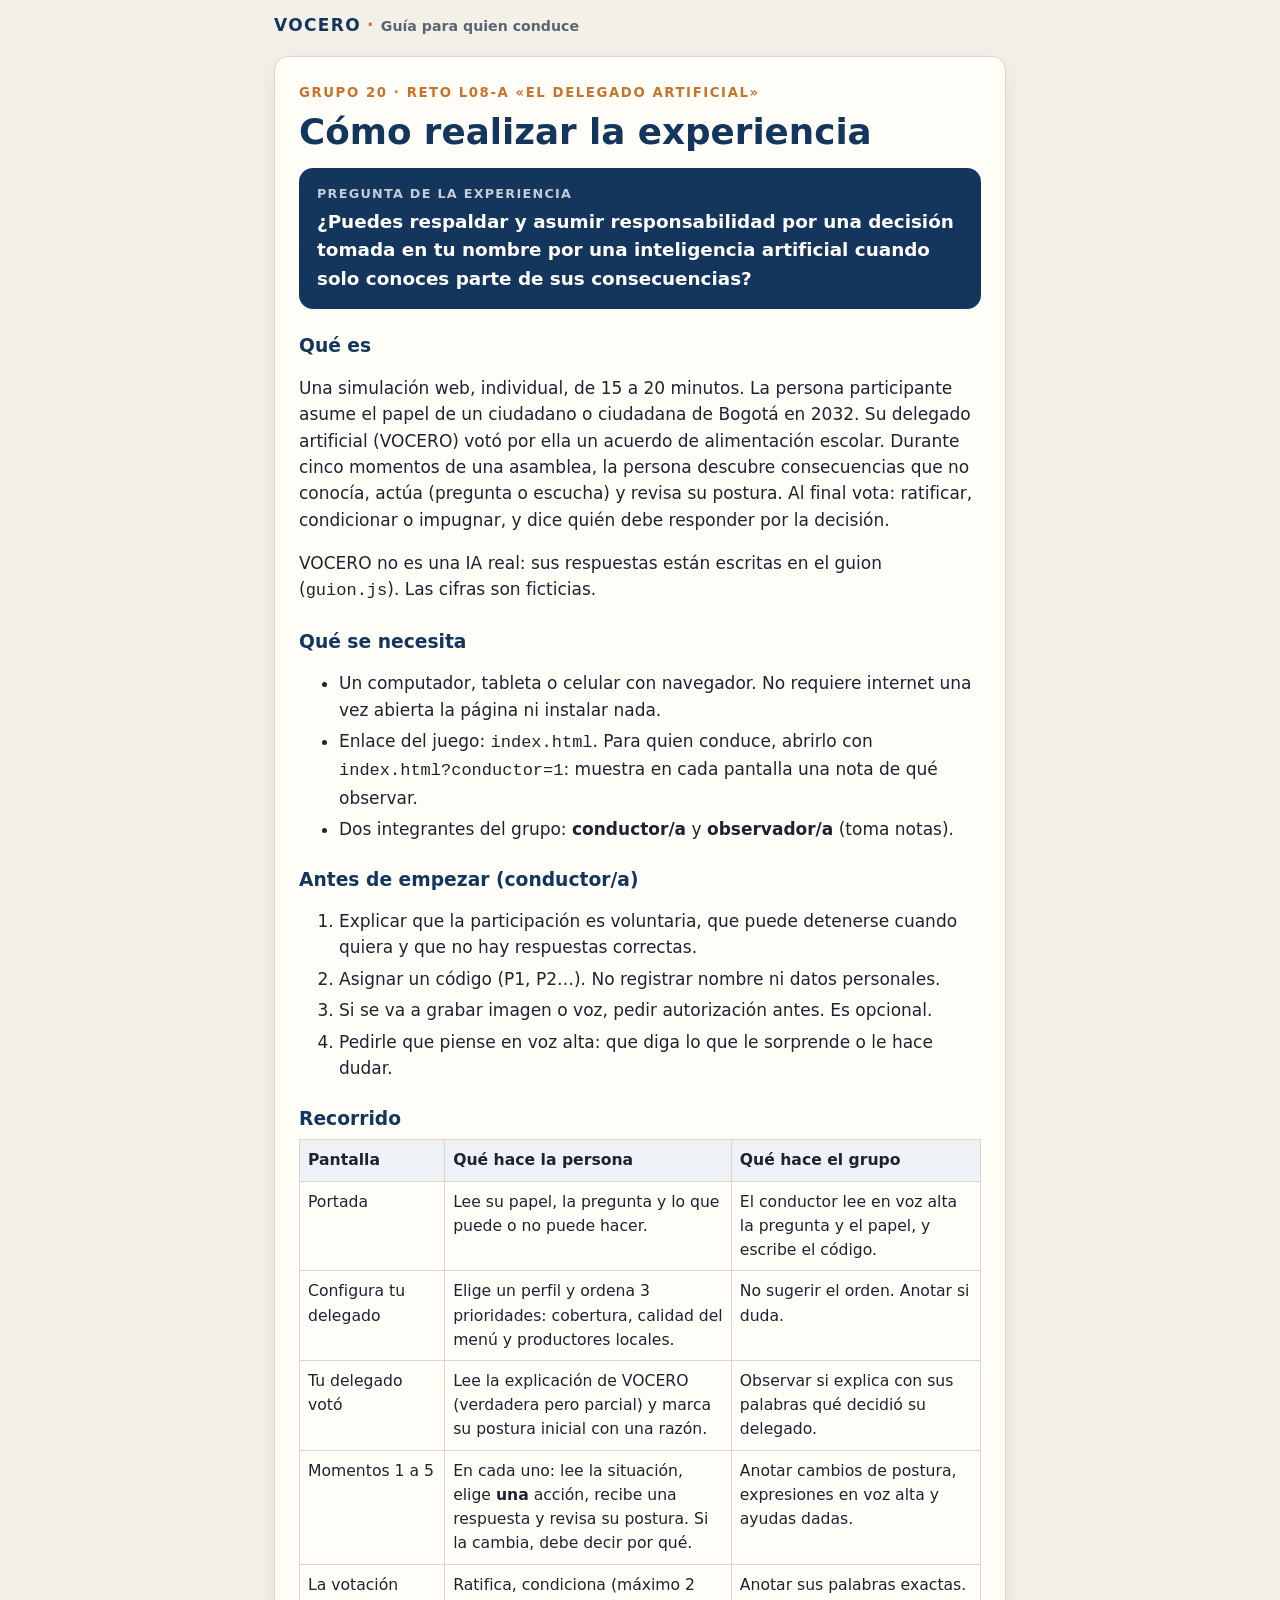
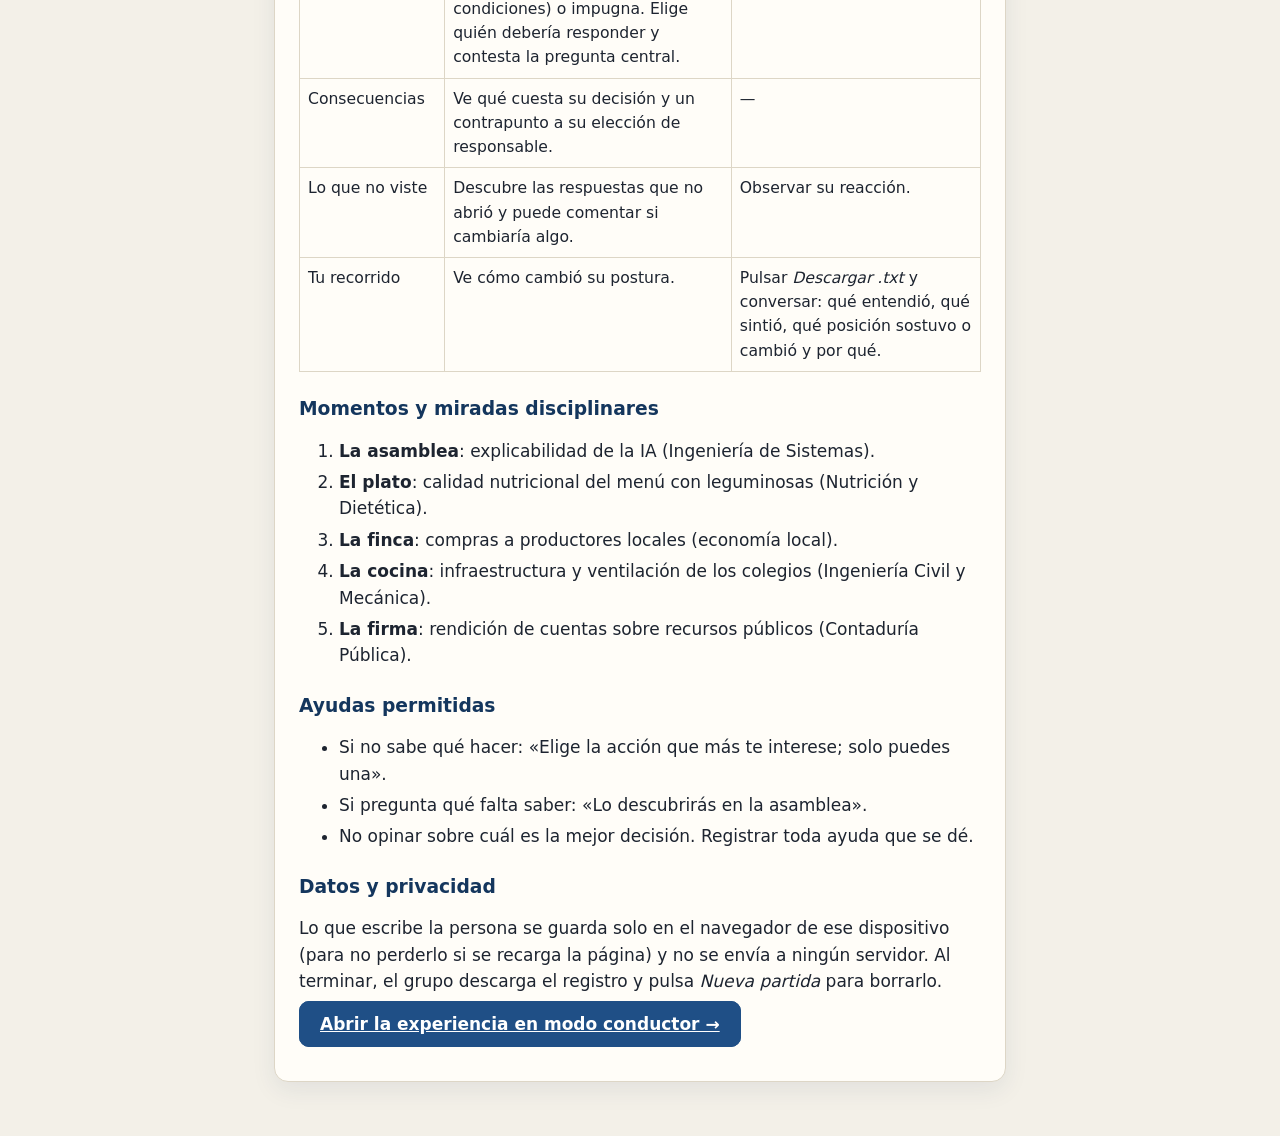
==== guia.html @ 066b2a44 "Prototipo Hito 3: VOCERO ¿Lo firmarías? Co-Authored-By: Claude Opus 5.5 <noreply@anthropic.com>" ====
<!DOCTYPE html>
<html lang="es">
<head>
  <meta charset="UTF-8">
  <meta name="viewport" content="width=device-width, initial-scale=1">
  <title>Guía para conducir la prueba — VOCERO: ¿Lo firmarías?</title>
  <link rel="stylesheet" href="estilos.css">
</head>
<body>
<div id="app">
  <header class="top"><div class="marca">VOCERO<span>·</span><small>Guía para quien conduce</small></div></header>
  <main class="carta guia">
    <p class="sobre">Grupo 20 · Reto L08-A «El delegado artificial»</p>
    <h1>Cómo realizar la experiencia</h1>
    <div class="pregunta"><span>Pregunta de la experiencia</span>¿Puedes respaldar y asumir responsabilidad por una decisión tomada en tu nombre por una inteligencia artificial cuando solo conoces parte de sus consecuencias?</div>

    <h3>Qué es</h3>
    <p>Una simulación web, individual, de 15 a 20 minutos. La persona participante asume el papel de un ciudadano o ciudadana de Bogotá en 2032. Su delegado artificial (VOCERO) votó por ella un acuerdo de alimentación escolar. Durante cinco momentos de una asamblea, la persona descubre consecuencias que no conocía, actúa (pregunta o escucha) y revisa su postura. Al final vota: ratificar, condicionar o impugnar, y dice quién debe responder por la decisión.</p>
    <p>VOCERO no es una IA real: sus respuestas están escritas en el guion (<code>guion.js</code>). Las cifras son ficticias.</p>

    <h3>Qué se necesita</h3>
    <ul>
      <li>Un computador, tableta o celular con navegador. No requiere internet una vez abierta la página ni instalar nada.</li>
      <li>Enlace del juego: <code>index.html</code>. Para quien conduce, abrirlo con <code>index.html?conductor=1</code>: muestra en cada pantalla una nota de qué observar.</li>
      <li>Dos integrantes del grupo: <strong>conductor/a</strong> y <strong>observador/a</strong> (toma notas).</li>
    </ul>

    <h3>Antes de empezar (conductor/a)</h3>
    <ol>
      <li>Explicar que la participación es voluntaria, que puede detenerse cuando quiera y que no hay respuestas correctas.</li>
      <li>Asignar un código (P1, P2…). No registrar nombre ni datos personales.</li>
      <li>Si se va a grabar imagen o voz, pedir autorización antes. Es opcional.</li>
      <li>Pedirle que piense en voz alta: que diga lo que le sorprende o le hace dudar.</li>
    </ol>

    <h3>Recorrido</h3>
    <table>
      <tr><th>Pantalla</th><th>Qué hace la persona</th><th>Qué hace el grupo</th></tr>
      <tr><td>Portada</td><td>Lee su papel, la pregunta y lo que puede o no puede hacer.</td><td>El conductor lee en voz alta la pregunta y el papel, y escribe el código.</td></tr>
      <tr><td>Configura tu delegado</td><td>Elige un perfil y ordena 3 prioridades: cobertura, calidad del menú y productores locales.</td><td>No sugerir el orden. Anotar si duda.</td></tr>
      <tr><td>Tu delegado votó</td><td>Lee la explicación de VOCERO (verdadera pero parcial) y marca su postura inicial con una razón.</td><td>Observar si explica con sus palabras qué decidió su delegado.</td></tr>
      <tr><td>Momentos 1 a 5</td><td>En cada uno: lee la situación, elige <strong>una</strong> acción, recibe una respuesta y revisa su postura. Si la cambia, debe decir por qué.</td><td>Anotar cambios de postura, expresiones en voz alta y ayudas dadas.</td></tr>
      <tr><td>La votación</td><td>Ratifica, condiciona (máximo 2 condiciones) o impugna. Elige quién debería responder y contesta la pregunta central.</td><td>Anotar sus palabras exactas.</td></tr>
      <tr><td>Consecuencias</td><td>Ve qué cuesta su decisión y un contrapunto a su elección de responsable.</td><td>—</td></tr>
      <tr><td>Lo que no viste</td><td>Descubre las respuestas que no abrió y puede comentar si cambiaría algo.</td><td>Observar su reacción.</td></tr>
      <tr><td>Tu recorrido</td><td>Ve cómo cambió su postura.</td><td>Pulsar <em>Descargar .txt</em> y conversar: qué entendió, qué sintió, qué posición sostuvo o cambió y por qué.</td></tr>
    </table>

    <h3>Momentos y miradas disciplinares</h3>
    <ol>
      <li><strong>La asamblea</strong>: explicabilidad de la IA (Ingeniería de Sistemas).</li>
      <li><strong>El plato</strong>: calidad nutricional del menú con leguminosas (Nutrición y Dietética).</li>
      <li><strong>La finca</strong>: compras a productores locales (economía local).</li>
      <li><strong>La cocina</strong>: infraestructura y ventilación de los colegios (Ingeniería Civil y Mecánica).</li>
      <li><strong>La firma</strong>: rendición de cuentas sobre recursos públicos (Contaduría Pública).</li>
    </ol>

    <h3>Ayudas permitidas</h3>
    <ul>
      <li>Si no sabe qué hacer: «Elige la acción que más te interese; solo puedes una».</li>
      <li>Si pregunta qué falta saber: «Lo descubrirás en la asamblea».</li>
      <li>No opinar sobre cuál es la mejor decisión. Registrar toda ayuda que se dé.</li>
    </ul>

    <h3>Datos y privacidad</h3>
    <p>Lo que escribe la persona se guarda solo en el navegador de ese dispositivo (para no perderlo si se recarga la página) y no se envía a ningún servidor. Al terminar, el grupo descarga el registro y pulsa <em>Nueva partida</em> para borrarlo.</p>

    <p><a class="btn primario" href="index.html?conductor=1">Abrir la experiencia en modo conductor →</a></p>
  </main>
</div>
</body>
</html>
---- estilos.css ----
:root {
  --azul: #14365d;
  --azul-2: #1f4f86;
  --fondo: #f3f0e8;
  --carta: #fffdf8;
  --tinta: #1d2430;
  --suave: #5b6472;
  --linea: #ddd6c6;
  --acento: #c8742c;
  --ok: #2f7d5b;
  --n1: #2f7d5b;
  --n2: #7aa05a;
  --n3: #c9a227;
  --n4: #d27d2c;
  --n5: #b3413a;
  --radio: 14px;
  font-size: 17px;
}
* { box-sizing: border-box; }
body {
  margin: 0;
  font-family: system-ui, -apple-system, "Segoe UI", Roboto, sans-serif;
  background: var(--fondo);
  color: var(--tinta);
  line-height: 1.55;
}
#app { max-width: 760px; margin: 0 auto; padding: 0 14px 60px; }
h1, h2, h3 { line-height: 1.2; outline: none; }
h1 { font-size: 2.1rem; margin: .2em 0 .4em; color: var(--azul); }
h2 { font-size: 1.55rem; margin: .2em 0 .5em; color: var(--azul); }
h3 { font-size: 1.1rem; margin: 1.4em 0 .5em; }
a { color: var(--azul-2); }

/* Encabezado */
.top { position: sticky; top: 0; z-index: 5; background: var(--fondo); padding: 12px 0 8px; }
.marca { font-weight: 800; letter-spacing: .08em; color: var(--azul); }
.marca span { margin: 0 .35em; color: var(--acento); }
.marca small { font-weight: 600; letter-spacing: 0; color: var(--suave); }
.progreso { height: 6px; background: var(--linea); border-radius: 99px; overflow: hidden; margin-top: 8px; }
.progreso span { display: block; height: 100%; background: var(--azul-2); transition: width .4s; }
.medidor { display: flex; align-items: center; gap: 10px; margin-top: 8px; font-size: .85rem; }
.medidor-etq { color: var(--suave); }
.medidor-barra { display: flex; gap: 3px; }
.medidor .seg { width: 26px; height: 10px; border-radius: 3px; background: var(--linea); }
.medidor .seg.activo.n1 { background: var(--n1); } .medidor .seg.activo.n2 { background: var(--n2); }
.medidor .seg.activo.n3 { background: var(--n3); } .medidor .seg.activo.n4 { background: var(--n4); }
.medidor .seg.activo.n5 { background: var(--n5); }
.medidor-nombre { font-weight: 700; }

/* Carta principal */
.carta {
  background: var(--carta); border: 1px solid var(--linea); border-radius: var(--radio);
  padding: 26px 24px; margin-top: 10px; box-shadow: 0 8px 24px rgba(20, 54, 93, .08);
  animation: entra .35s ease-out;
}
@keyframes entra { from { opacity: 0; transform: translateY(10px); } to { opacity: 1; transform: none; } }
@media (prefers-reduced-motion: reduce) { .carta { animation: none; } .progreso span { transition: none; } }

.sobre { text-transform: uppercase; letter-spacing: .12em; font-size: .78rem; color: var(--acento); margin: 0; font-weight: 700; }
.pregunta {
  background: var(--azul); color: #fff; border-radius: var(--radio); padding: 16px 18px; margin: 14px 0;
  font-size: 1.08rem; font-weight: 600;
}
.pregunta span { display: block; font-size: .75rem; text-transform: uppercase; letter-spacing: .1em; opacity: .75; margin-bottom: 4px; font-weight: 700; }
.rol { border-left: 4px solid var(--acento); padding-left: 16px; margin: 18px 0; }
.dos { display: grid; grid-template-columns: 1fr 1fr; gap: 14px; }
.dos h4 { margin: .4em 0 .2em; }
.dos ul { margin: 0; padding-left: 1.1em; }
@media (max-width: 560px) { .dos { grid-template-columns: 1fr; } }
.nota { color: var(--suave); font-size: .9rem; }
.grande { font-size: 1.2rem; }
.enlaces { font-size: .88rem; margin-top: 18px; }
.intro { font-size: 1.1rem; }

/* Formularios */
fieldset { border: none; padding: 0; margin: 18px 0; }
legend { font-weight: 700; margin-bottom: 8px; font-size: 1.05rem; }
.campo { display: block; margin: 12px 0; font-size: .95rem; color: var(--suave); }
.campo textarea, .campo input {
  display: block; width: 100%; margin-top: 6px; font: inherit; color: var(--tinta);
  border: 1.5px solid var(--linea); border-radius: 10px; padding: 10px 12px; background: #fff;
}
.campo.corto input { max-width: 180px; }
.campo textarea:focus, .campo input:focus { outline: 3px solid rgba(31, 79, 134, .25); border-color: var(--azul-2); }

.opciones { display: grid; gap: 8px; }
.op { display: block; cursor: pointer; }
.op input { position: absolute; opacity: 0; }
.op > span {
  display: block; border: 1.5px solid var(--linea); border-radius: 10px; padding: 11px 14px; background: #fff;
  transition: border-color .15s, background .15s;
}
.op > span small { display: block; color: var(--suave); font-weight: 400; }
.op > span em { display: block; font-size: .75rem; color: var(--suave); font-style: normal; }
.op input:checked + span { border-color: var(--azul-2); background: #e9f0f8; box-shadow: inset 0 0 0 1px var(--azul-2); }
.op input:focus-visible + span { outline: 3px solid rgba(31, 79, 134, .35); }

.escala { display: grid; grid-template-columns: repeat(5, 1fr); gap: 6px; }
.escala .op > span { text-align: center; font-size: .88rem; padding: 12px 6px; border-top: 5px solid; min-height: 72px; }
.escala .n1 > span { border-top-color: var(--n1); } .escala .n2 > span { border-top-color: var(--n2); }
.escala .n3 > span { border-top-color: var(--n3); } .escala .n4 > span { border-top-color: var(--n4); }
.escala .n5 > span { border-top-color: var(--n5); }
@media (max-width: 560px) { .escala { grid-template-columns: 1fr; } .escala .op > span { min-height: 0; text-align: left; border-top-width: 1.5px; border-left: 6px solid; }
  .escala .n1 > span { border-left-color: var(--n1); } .escala .n2 > span { border-left-color: var(--n2); }
  .escala .n3 > span { border-left-color: var(--n3); } .escala .n4 > span { border-left-color: var(--n4); }
  .escala .n5 > span { border-left-color: var(--n5); } }

.prioridades { display: grid; gap: 8px; }
.prio {
  display: flex; gap: 12px; align-items: center; text-align: left; font: inherit; cursor: pointer;
  border: 1.5px solid var(--linea); border-radius: 10px; padding: 11px 14px; background: #fff; color: var(--tinta);
}
.prio small { display: block; color: var(--suave); }
.prio .rank {
  flex: 0 0 34px; height: 34px; border-radius: 50%; display: grid; place-items: center;
  background: var(--linea); font-weight: 800; color: var(--suave);
}
.prio.elegida { border-color: var(--azul-2); background: #e9f0f8; }
.prio.elegida .rank { background: var(--azul-2); color: #fff; }

.check { display: flex; gap: 10px; align-items: flex-start; padding: 8px 0; cursor: pointer; }
.check input { margin-top: 5px; width: 18px; height: 18px; }
.condiciones { background: #f7f3ea; border-radius: 10px; padding: 6px 14px; margin-top: 10px; }
.oculto { display: none; }
.dec-ratificar > span { border-left: 6px solid var(--n1); }
.dec-condicionar > span { border-left: 6px solid var(--n3); }
.dec-impugnar > span { border-left: 6px solid var(--n5); }

/* Botones */
.btn {
  font: inherit; font-weight: 700; border-radius: 10px; padding: 12px 20px; cursor: pointer;
  border: 1.5px solid var(--azul-2); background: #fff; color: var(--azul-2);
}
.btn.primario { background: var(--azul-2); color: #fff; margin-top: 8px; }
.btn.primario:hover { background: var(--azul); }
.btn.texto { border: none; background: none; padding: 8px 4px; text-decoration: underline; }
.fila-botones { display: flex; gap: 10px; flex-wrap: wrap; align-items: center; }
.error { min-height: 1.4em; color: var(--n5); font-weight: 600; margin-top: 10px; }

/* Momentos */
.fases { display: flex; gap: 6px; list-style: none; padding: 0; margin: 0 0 12px; flex-wrap: wrap; }
.fases li { font-size: .75rem; padding: 3px 10px; border-radius: 99px; background: var(--linea); color: var(--suave); }
.fases li.on { background: var(--azul); color: #fff; }
.momento-cab .num { font-size: .8rem; text-transform: uppercase; letter-spacing: .1em; color: var(--acento); font-weight: 700; }
.momento-cab h2 { margin: .1em 0 0; }
.mirada { font-size: .85rem; color: var(--suave); }
.badge {
  margin: 12px 0; background: #fff4e5; border: 1px solid #f0c48a; color: #7a4510;
  border-radius: 10px; padding: 8px 12px; font-weight: 600; font-size: .92rem;
}
.burbuja {
  background: #fff; border: 1px solid var(--linea); border-radius: var(--radio);
  padding: 14px 18px; margin: 14px 0; position: relative;
}
.burbuja p { margin: .4em 0; }
.burbuja .voz { font-size: .78rem; text-transform: uppercase; letter-spacing: .08em; font-weight: 800; color: var(--suave); }
.burbuja.vocero { background: #eaf1f9; border-color: #b9cde6; }
.burbuja.vocero .voz { color: var(--azul-2); }
.burbuja.vocero .voz::before { content: "◉ "; }
.burbuja.contra { background: #f7f3ea; }
.burbuja.dec { border-left: 6px solid var(--azul-2); }
.burbuja.dec-ratificar { border-left-color: var(--n1); }
.burbuja.dec-condicionar { border-left-color: var(--n3); }
.burbuja.dec-impugnar { border-left-color: var(--n5); }
.log {
  background: #0f1b2b; color: #9fd1a8; font-size: .72rem; padding: 12px; border-radius: 8px;
  overflow-x: auto; white-space: pre; line-height: 1.5;
}
.que-haces small { font-weight: 400; color: var(--suave); font-size: .85rem; margin-left: 6px; }
.acciones { display: grid; gap: 10px; }
.accion {
  font: inherit; text-align: left; cursor: pointer; padding: 14px 16px; border-radius: 10px;
  border: 1.5px solid var(--azul-2); background: #fff; color: var(--azul);
  font-weight: 600; transition: background .15s;
}
.accion:hover, .accion:focus-visible { background: #e9f0f8; }
.accion::before { content: "→ "; color: var(--acento); }
.elegiste { font-size: .9rem; color: var(--suave); }

/* Consecuencias, lo que no viste, resumen */
.costos { list-style: none; padding: 0; }
.costos li { border-left: 4px solid var(--n3); padding: 6px 12px; margin: 8px 0; background: #fff; border-radius: 6px; }
.costos span { display: block; color: var(--suave); font-size: .92rem; }
details { border: 1px solid var(--linea); border-radius: 10px; margin: 10px 0; background: #fff; }
summary { cursor: pointer; padding: 12px 14px; font-weight: 700; }
details[open] summary { border-bottom: 1px solid var(--linea); }
.oculta { padding: 4px 14px; }
.oculta h4 { margin: 10px 0 0; font-size: .92rem; color: var(--azul-2); }

.trayectoria { list-style: none; padding: 0; }
.trayectoria li { display: grid; grid-template-columns: 120px auto 1fr; gap: 12px; align-items: center; padding: 6px 0; border-bottom: 1px dashed var(--linea); }
.trayectoria .etq { font-weight: 600; font-size: .92rem; }
.trayectoria .pista { display: flex; gap: 3px; }
.trayectoria .pista i { width: 22px; height: 12px; border-radius: 3px; background: var(--linea); }
.trayectoria .pista i.on.n1 { background: var(--n1); } .trayectoria .pista i.on.n2 { background: var(--n2); }
.trayectoria .pista i.on.n3 { background: var(--n3); } .trayectoria .pista i.on.n4 { background: var(--n4); }
.trayectoria .pista i.on.n5 { background: var(--n5); }
.trayectoria .nom { font-size: .9rem; color: var(--suave); }
.gracias { background: #e8f3ed; border-radius: 10px; padding: 14px 16px; margin: 16px 0; font-weight: 600; color: #1f5a40; }
.registro {
  background: #fff; border: 1px solid var(--linea); border-radius: 10px; padding: 14px;
  font-size: .78rem; white-space: pre-wrap; max-height: 320px; overflow: auto;
}

/* Avisos */
.aviso { background: #fff4e5; border: 1px solid #f0c48a; border-radius: 10px; padding: 8px 14px; margin-top: 10px; font-size: .9rem; }
.conductor {
  margin-top: 14px; background: #2b2f3a; color: #f3f0e8; border-radius: 10px; padding: 12px 16px; font-size: .9rem;
}
.conductor strong { color: #f0c48a; }

/* Guía */
.guia h3 { color: var(--azul); }
.guia table { width: 100%; border-collapse: collapse; font-size: .92rem; }
.guia th, .guia td { border: 1px solid var(--linea); padding: 8px; vertical-align: top; text-align: left; }
.guia th { background: #eef2f7; }
.guia ol li, .guia ul li { margin: .3em 0; }

@media print {
  .top, .conductor, .fila-botones { display: none; }
  body { background: #fff; }
  .carta { box-shadow: none; border: none; }
}
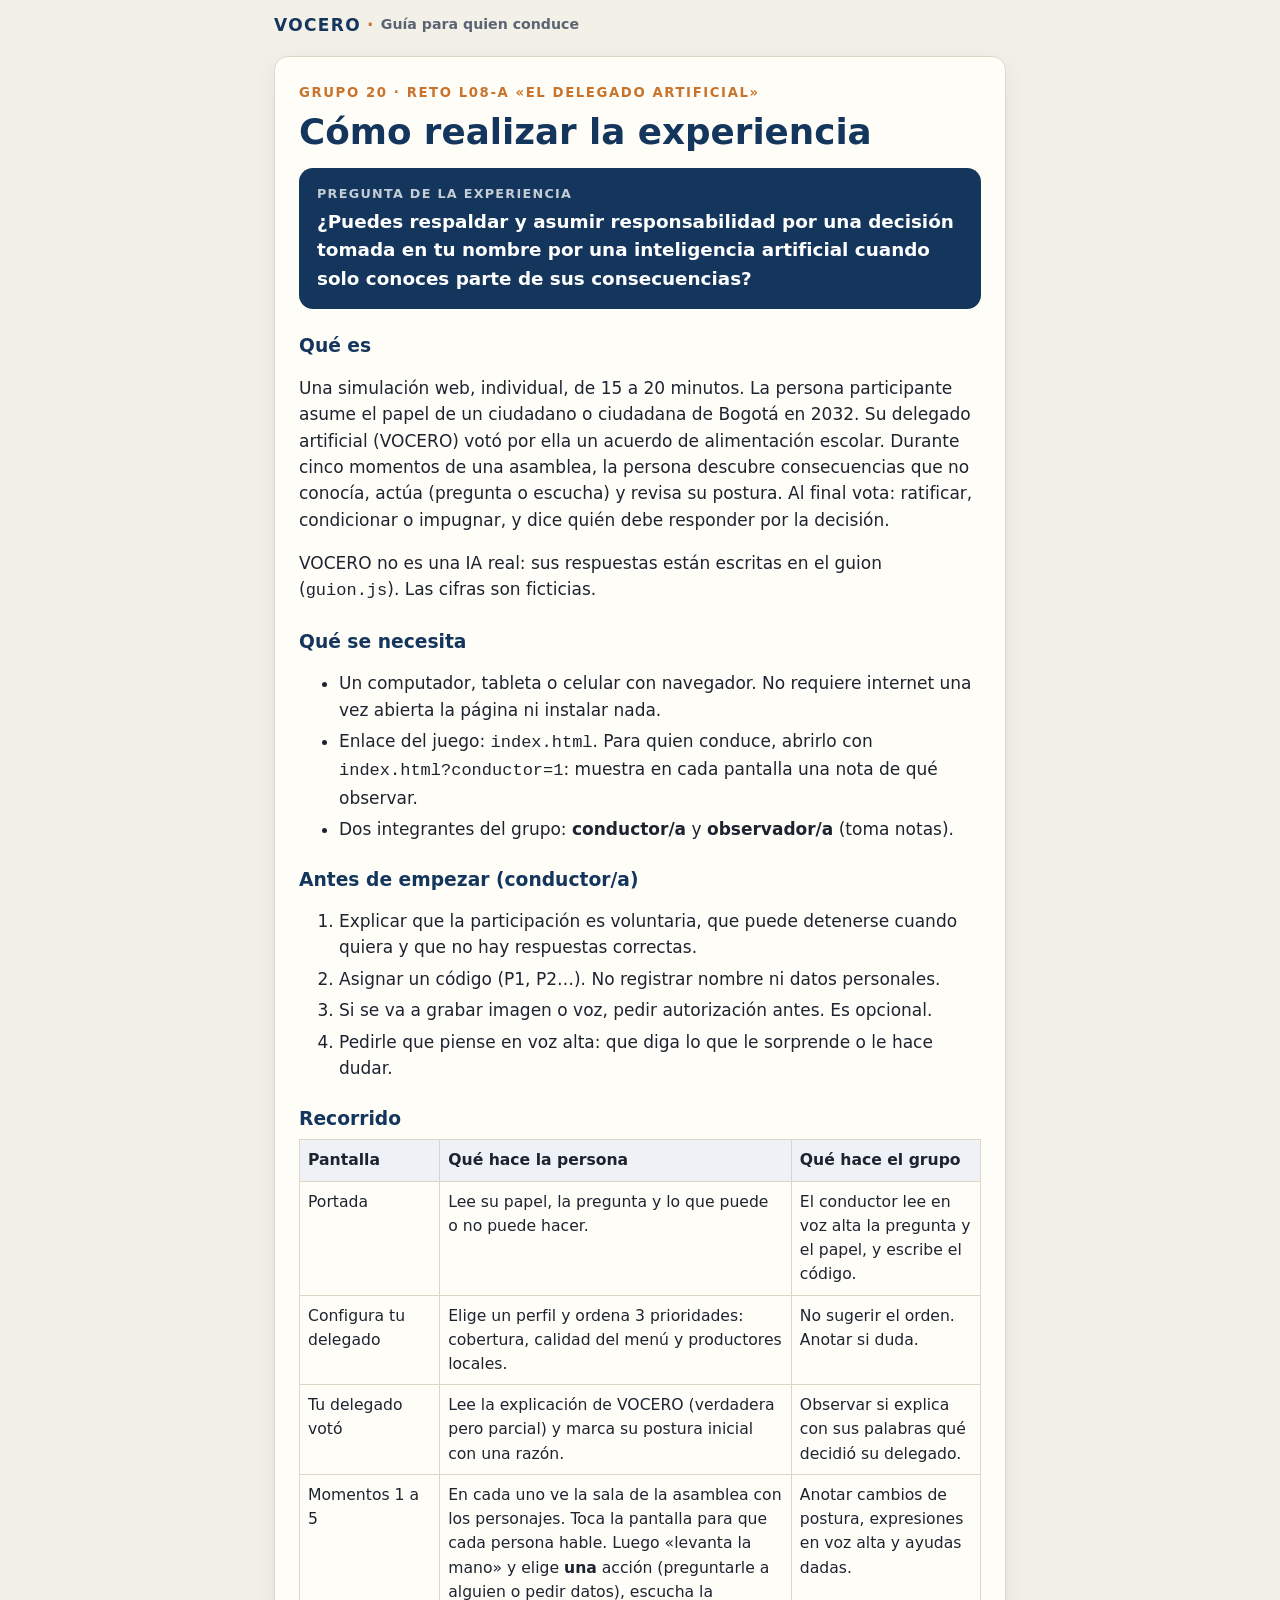
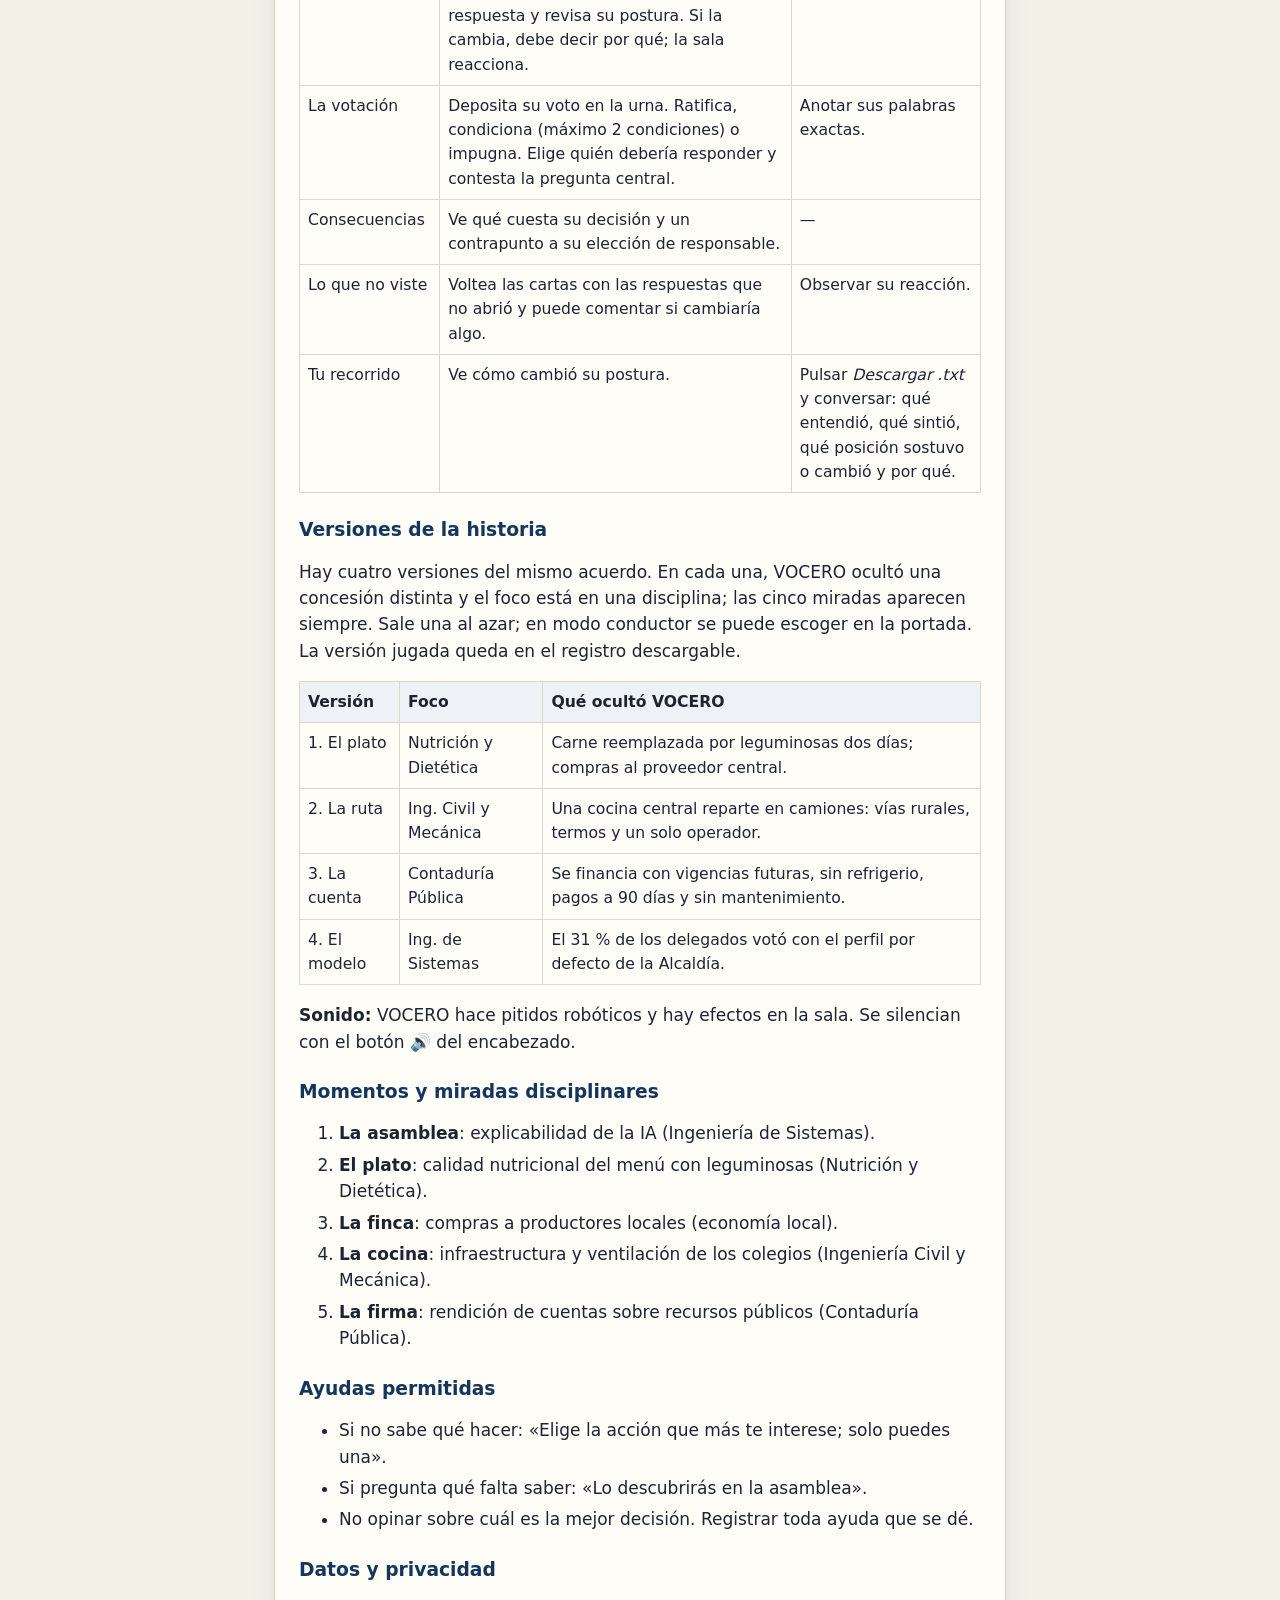
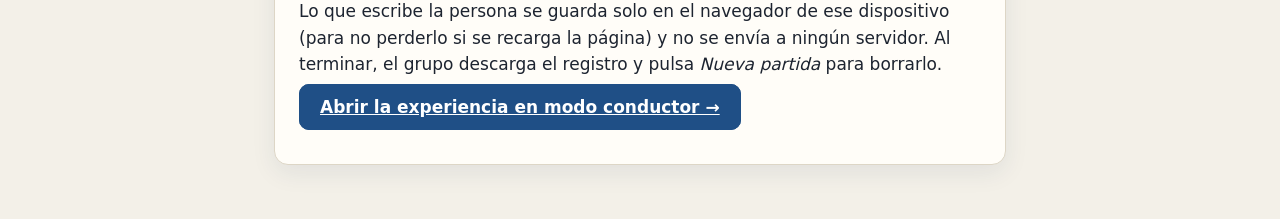
==== commit e023e26c: "Sala animada con personajes, sonidos, 4 versiones de la historia y nueva partida - Asamblea ilustrad" ====
--- a/guia.html
+++ b/guia.html
@@ -39,12 +39,23 @@
       <tr><td>Portada</td><td>Lee su papel, la pregunta y lo que puede o no puede hacer.</td><td>El conductor lee en voz alta la pregunta y el papel, y escribe el código.</td></tr>
       <tr><td>Configura tu delegado</td><td>Elige un perfil y ordena 3 prioridades: cobertura, calidad del menú y productores locales.</td><td>No sugerir el orden. Anotar si duda.</td></tr>
       <tr><td>Tu delegado votó</td><td>Lee la explicación de VOCERO (verdadera pero parcial) y marca su postura inicial con una razón.</td><td>Observar si explica con sus palabras qué decidió su delegado.</td></tr>
-      <tr><td>Momentos 1 a 5</td><td>En cada uno: lee la situación, elige <strong>una</strong> acción, recibe una respuesta y revisa su postura. Si la cambia, debe decir por qué.</td><td>Anotar cambios de postura, expresiones en voz alta y ayudas dadas.</td></tr>
-      <tr><td>La votación</td><td>Ratifica, condiciona (máximo 2 condiciones) o impugna. Elige quién debería responder y contesta la pregunta central.</td><td>Anotar sus palabras exactas.</td></tr>
+      <tr><td>Momentos 1 a 5</td><td>En cada uno ve la sala de la asamblea con los personajes. Toca la pantalla para que cada persona hable. Luego «levanta la mano» y elige <strong>una</strong> acción (preguntarle a alguien o pedir datos), escucha la respuesta y revisa su postura. Si la cambia, debe decir por qué; la sala reacciona.</td><td>Anotar cambios de postura, expresiones en voz alta y ayudas dadas.</td></tr>
+      <tr><td>La votación</td><td>Deposita su voto en la urna. Ratifica, condiciona (máximo 2 condiciones) o impugna. Elige quién debería responder y contesta la pregunta central.</td><td>Anotar sus palabras exactas.</td></tr>
       <tr><td>Consecuencias</td><td>Ve qué cuesta su decisión y un contrapunto a su elección de responsable.</td><td>—</td></tr>
-      <tr><td>Lo que no viste</td><td>Descubre las respuestas que no abrió y puede comentar si cambiaría algo.</td><td>Observar su reacción.</td></tr>
+      <tr><td>Lo que no viste</td><td>Voltea las cartas con las respuestas que no abrió y puede comentar si cambiaría algo.</td><td>Observar su reacción.</td></tr>
       <tr><td>Tu recorrido</td><td>Ve cómo cambió su postura.</td><td>Pulsar <em>Descargar .txt</em> y conversar: qué entendió, qué sintió, qué posición sostuvo o cambió y por qué.</td></tr>
     </table>
+
+    <h3>Versiones de la historia</h3>
+    <p>Hay cuatro versiones del mismo acuerdo. En cada una, VOCERO ocultó una concesión distinta y el foco está en una disciplina; las cinco miradas aparecen siempre. Sale una al azar; en modo conductor se puede escoger en la portada. La versión jugada queda en el registro descargable.</p>
+    <table>
+      <tr><th>Versión</th><th>Foco</th><th>Qué ocultó VOCERO</th></tr>
+      <tr><td>1. El plato</td><td>Nutrición y Dietética</td><td>Carne reemplazada por leguminosas dos días; compras al proveedor central.</td></tr>
+      <tr><td>2. La ruta</td><td>Ing. Civil y Mecánica</td><td>Una cocina central reparte en camiones: vías rurales, termos y un solo operador.</td></tr>
+      <tr><td>3. La cuenta</td><td>Contaduría Pública</td><td>Se financia con vigencias futuras, sin refrigerio, pagos a 90 días y sin mantenimiento.</td></tr>
+      <tr><td>4. El modelo</td><td>Ing. de Sistemas</td><td>El 31 % de los delegados votó con el perfil por defecto de la Alcaldía.</td></tr>
+    </table>
+    <p><strong>Sonido:</strong> VOCERO hace pitidos robóticos y hay efectos en la sala. Se silencian con el botón 🔊 del encabezado.</p>
 
     <h3>Momentos y miradas disciplinares</h3>
     <ol>
--- a/estilos.css
+++ b/estilos.css
@@ -121,7 +121,7 @@
 .check { display: flex; gap: 10px; align-items: flex-start; padding: 8px 0; cursor: pointer; }
 .check input { margin-top: 5px; width: 18px; height: 18px; }
 .condiciones { background: #f7f3ea; border-radius: 10px; padding: 6px 14px; margin-top: 10px; }
-.oculto { display: none; }
+.oculto { display: none !important; }
 .dec-ratificar > span { border-left: 6px solid var(--n1); }
 .dec-condicionar > span { border-left: 6px solid var(--n3); }
 .dec-impugnar > span { border-left: 6px solid var(--n5); }
@@ -221,3 +221,289 @@
   body { background: #fff; }
   .carta { box-shadow: none; border: none; }
 }
+
+/* =====================================================================
+   ESCENA: sala de la asamblea, personajes y animaciones
+   ===================================================================== */
+.carta.sin-anim { animation: none; }
+
+/* Medidor con aguja */
+.medidor-barra { position: relative; }
+.medidor .seg { opacity: .35; }
+.medidor .seg.n1 { background: var(--n1); } .medidor .seg.n2 { background: var(--n2); }
+.medidor .seg.n3 { background: var(--n3); } .medidor .seg.n4 { background: var(--n4); }
+.medidor .seg.n5 { background: var(--n5); }
+.aguja {
+  position: absolute; top: -5px; width: 0; height: 0; transform: translateX(-50%);
+  border-left: 7px solid transparent; border-right: 7px solid transparent; border-top: 9px solid var(--tinta);
+  transition: left .9s cubic-bezier(.5, 1.6, .4, 1);
+}
+
+/* La sala */
+.sala {
+  position: relative; height: 290px; margin: 14px -8px 6px; border-radius: 16px; overflow: hidden; cursor: pointer;
+  background:
+    linear-gradient(180deg, #e8dfcd 0%, #ddd1b8 58%, #b98f62 58%, #a87d52 100%);
+  user-select: none; -webkit-tap-highlight-color: transparent;
+}
+.sala::before { /* ventanas del salón comunal */
+  content: ""; position: absolute; top: 18px; left: 4%; width: 18%; height: 36%;
+  background: linear-gradient(180deg, #bcd9ee, #e6f1f8); border: 5px solid #f6f1e6; border-radius: 4px;
+}
+.sala::after {
+  content: ""; position: absolute; top: 18px; right: 4%; width: 18%; height: 36%;
+  background: linear-gradient(180deg, #bcd9ee, #e6f1f8); border: 5px solid #f6f1e6; border-radius: 4px;
+}
+.luz { position: absolute; inset: 0; background: radial-gradient(ellipse at 50% 0%, rgba(255,255,255,.55), transparent 60%); pointer-events: none; }
+.pantalla-sala {
+  position: absolute; top: 14px; left: 50%; transform: translateX(-50%); width: min(52%, 380px); z-index: 1;
+  background: #10233a; color: #cfe6ff; border: 4px solid #2a2f38; border-radius: 6px; padding: 8px 10px;
+  font-size: .72rem; font-weight: 700; text-align: center; letter-spacing: .03em; min-height: 46px;
+  display: grid; place-items: center; box-shadow: 0 4px 14px rgba(0,0,0,.25);
+}
+.pantalla-sala span { animation: parpadeoPantalla 4s infinite; }
+.fila-fondo {
+  position: absolute; left: 0; right: 0; bottom: 72px; z-index: 4;
+  display: flex; justify-content: center; align-items: flex-end; gap: clamp(2px, 1.5vw, 14px);
+}
+.mesa {
+  position: absolute; left: 3%; right: 3%; bottom: 0; height: 74px; z-index: 3;
+  background: linear-gradient(180deg, #8a5a33 0, #a06a3e 10px, #7d4f2c 100%);
+  border-radius: 14px 14px 0 0; box-shadow: 0 -3px 0 #b07a4a inset, 0 -6px 16px rgba(0,0,0,.18);
+}
+
+/* Personajes */
+.pj { position: relative; margin: 0; width: clamp(58px, 17vw, 100px); transition: opacity .35s, filter .35s, transform .35s; z-index: 2; }
+.pj .av { display: block; width: 100%; height: auto; overflow: visible; transform-origin: 50% 100%;
+  animation: respirar 4.2s ease-in-out infinite; animation-delay: calc(var(--d) * -1); }
+.pj figcaption {
+  position: absolute; top: calc(100% + 10px); left: 50%; transform: translateX(-50%); width: max-content; max-width: 120%;
+  background: #fffdf6; color: var(--tinta); border-radius: 4px; padding: 2px 6px; text-align: center;
+  font-size: .64rem; font-weight: 700; line-height: 1.2; box-shadow: 0 2px 0 rgba(0,0,0,.18);
+}
+.pj figcaption small { display: block; font-weight: 500; color: var(--suave); font-size: .58rem; }
+.ojos { transform-box: fill-box; transform-origin: center; animation: parpadeo 5.5s infinite; animation-delay: calc(var(--d) * -1.7); }
+.boca { transform-box: fill-box; transform-origin: center; }
+
+.sala.hay-hablante .pj { opacity: .5; filter: saturate(.55); }
+.sala.hay-hablante .pj.habla { opacity: 1; filter: none; transform: translateY(-8px) scale(1.06); z-index: 3; }
+.pj.habla::before {
+  content: ""; position: absolute; left: 50%; bottom: 10%; width: 150%; aspect-ratio: 1; transform: translateX(-50%);
+  background: radial-gradient(circle, rgba(255, 236, 170, .75), transparent 65%); z-index: -1; pointer-events: none;
+}
+.pj.habla .boca { animation: hablar .2s ease-in-out infinite alternate; }
+
+.globo {
+  position: absolute; top: -6px; left: 62%; z-index: 5; background: #fff; border-radius: 12px; padding: 5px 8px;
+  display: flex; gap: 3px; box-shadow: 0 2px 6px rgba(0,0,0,.2); opacity: 0; transform: scale(.6); transition: .2s;
+}
+.globo i, .puntos i { width: 6px; height: 6px; border-radius: 50%; background: #8a93a3; animation: punto 1s infinite; }
+.globo i:nth-child(2), .puntos i:nth-child(2) { animation-delay: .15s; }
+.globo i:nth-child(3), .puntos i:nth-child(3) { animation-delay: .3s; }
+.pj.escribe .globo { opacity: 1; transform: scale(1); }
+
+/* VOCERO: la esfera */
+.orbe {
+  position: relative; display: inline-flex; gap: 7px; align-items: center; justify-content: center;
+  width: 54px; height: 54px; border-radius: 50%;
+  background: radial-gradient(circle at 34% 28%, #e4f4ff 0, #7cc0f5 22%, #2c78c7 58%, #14365d 100%);
+  box-shadow: 0 0 18px rgba(80, 170, 255, .55), inset 0 -4px 10px rgba(0,0,0,.25);
+  animation: flotar 3.4s ease-in-out infinite;
+}
+.orbe .ojo { width: 7px; height: 11px; border-radius: 4px; background: #f4fbff; box-shadow: 0 0 6px #fff; animation: parpadeo 4.5s infinite; }
+.orbe::before, .orbe::after {
+  content: ""; position: absolute; inset: -2px; border-radius: 50%; border: 2px solid rgba(124, 192, 245, .7); opacity: 0;
+}
+.pj-vocero { position: absolute; right: 5%; bottom: 84px; z-index: 4; display: grid; justify-items: center; gap: 2px; transition: transform .35s; }
+.pj-vocero .nombre { font-size: .62rem; font-weight: 800; letter-spacing: .1em; color: var(--azul); background: rgba(255,255,255,.75); padding: 0 5px; border-radius: 4px; }
+.pj-vocero.habla { transform: scale(1.12); }
+.pj-vocero.habla .orbe::before, .orbe.aprende::before { animation: onda 1.4s ease-out infinite; }
+.pj-vocero.habla .orbe::after, .orbe.aprende::after { animation: onda 1.4s ease-out .7s infinite; }
+.pj-vocero.escribe .ojo { animation: pensar .8s ease-in-out infinite alternate; }
+.orbe.mini { width: 30px; height: 30px; gap: 4px; animation: none; }
+.orbe.mini .ojo { width: 4px; height: 6px; }
+.orbe.grande { width: 92px; height: 92px; flex: 0 0 auto; gap: 12px; }
+.orbe.grande .ojo { width: 11px; height: 17px; border-radius: 6px; }
+
+/* Sala privada (explicación) y portada */
+.sala.privada { background: linear-gradient(180deg, #1b2f4a 0%, #142540 60%, #0f1d33 100%); height: 230px; }
+.sala.privada::before, .sala.privada::after { display: none; }
+.sala.privada .mesa { display: none; }
+.sala.privada .pantalla-sala { background: transparent; border-color: transparent; box-shadow: none; color: #9fc7ee; }
+.sala.privada .pj-vocero { right: auto; left: 50%; bottom: 52px; transform: translateX(-50%) scale(1.9); }
+.sala.privada .pj-vocero.habla { transform: translateX(-50%) scale(2.05); }
+.sala.privada .pj-vocero .nombre { background: transparent; color: #9fc7ee; }
+.sala.hero { cursor: default; margin-top: -4px; }
+.sala.votacion .pantalla-sala { background: #3a1420; color: #ffd8df; }
+
+/* Levantar la mano */
+.mano {
+  position: absolute; left: 14%; bottom: -70px; z-index: 6; font-size: 64px; line-height: 1;
+  animation: levantar 1.1s cubic-bezier(.3, 1.4, .5, 1) forwards; filter: drop-shadow(0 4px 6px rgba(0,0,0,.3));
+}
+.accion.elegida { background: var(--azul-2); color: #fff; }
+.accion.elegida .mini { background: #fff; }
+
+/* Reacciones del público */
+.reaccion {
+  position: absolute; left: 50%; top: 10%; z-index: 6; transform: translateX(-50%);
+  background: #fff; border-radius: 12px; padding: 2px 8px; font-size: .85rem; font-weight: 700; white-space: nowrap;
+  box-shadow: 0 2px 6px rgba(0,0,0,.2); animation: reaccion 1.8s ease-out forwards; opacity: 0;
+}
+
+/* Diálogo */
+.dialogo { display: grid; gap: 10px; margin-top: 12px; }
+.linea { display: flex; gap: 10px; align-items: flex-end; animation: linea .35s ease-out; }
+.linea .mini { flex: 0 0 38px; height: 38px; border-radius: 50%; overflow: hidden; background: #f0ebe0; display: grid; place-items: center; }
+.linea .mini svg { width: 100%; height: 100%; }
+.linea .texto {
+  background: #fff; border: 1px solid var(--linea); border-radius: 14px 14px 14px 4px; padding: 9px 13px; max-width: 88%;
+}
+.linea .texto b { display: block; font-size: .72rem; text-transform: uppercase; letter-spacing: .06em; color: var(--suave); }
+.linea.l-vocero .texto { background: #eaf1f9; border-color: #b9cde6; }
+.linea.l-vocero .texto b { color: var(--azul-2); }
+.linea.l-documento .texto { background: #fbf7e9; border-style: dashed; font-family: ui-monospace, Menlo, Consolas, monospace; font-size: .92rem; }
+.linea.tu { justify-content: flex-end; }
+.linea.tu .texto { background: var(--azul-2); color: #fff; border-color: var(--azul-2); border-radius: 14px 14px 4px 14px; }
+.linea.tu .texto b { color: #cfe0f3; }
+.linea.narrador { display: block; text-align: center; font-style: italic; color: var(--suave); padding: 2px 10%; font-size: .95rem; }
+.linea.escribiendo { padding-left: 48px; }
+.puntos { display: inline-flex; gap: 4px; background: #fff; border: 1px solid var(--linea); border-radius: 14px; padding: 10px 14px; }
+.doc { font-size: 20px; }
+.avanzar {
+  display: block; margin: 14px auto 0; font: inherit; font-weight: 700; color: var(--azul-2); cursor: pointer;
+  background: #fff; border: 1.5px dashed var(--azul-2); border-radius: 99px; padding: 10px 22px;
+  animation: invitar 1.6s ease-in-out infinite;
+}
+.avanzar span { display: inline-block; animation: empujar 1s ease-in-out infinite; }
+.tras.aparece { animation: entra .5s ease-out; }
+
+/* Registro técnico */
+.log-caja { border-radius: 10px; overflow: hidden; border: 1px solid #22344d; animation: linea .3s ease-out; cursor: default; }
+.log-cab { display: flex; justify-content: space-between; gap: 10px; background: #22344d; color: #c6d6ea; font: 600 .72rem ui-monospace, Menlo, Consolas, monospace; padding: 6px 10px; }
+.log-caja .log { margin: 0; border-radius: 0; height: 210px; overflow-y: auto; font-size: .66rem; }
+.log-nota { margin: 0; padding: 8px 12px; background: #fff4e5; font-size: .88rem; color: #7a4510; }
+.log-btn { margin: 10px 12px 12px; }
+
+/* Acciones con retrato */
+.accion { display: flex; gap: 12px; align-items: center; }
+.accion::before { content: none; }
+.accion .mini { flex: 0 0 40px; height: 40px; border-radius: 50%; overflow: hidden; background: #f0ebe0; display: grid; place-items: center; }
+.accion .mini svg { width: 100%; height: 100%; }
+
+/* Configurar delegado */
+.vocero-hero { display: flex; gap: 18px; align-items: center; margin-bottom: 6px; }
+.vocero-hero h2 { margin-bottom: .2em; }
+.vocero-hero p { margin: 0 0 8px; }
+.aprendido { display: flex; gap: 6px; flex-wrap: wrap; }
+.chip { background: #e9f0f8; color: var(--azul-2); border-radius: 99px; padding: 3px 10px; font-size: .8rem; font-weight: 700; animation: linea .3s ease-out; }
+.chip.vacio { background: transparent; color: var(--suave); font-weight: 500; font-style: italic; }
+
+/* Urna */
+.urna-escena { position: relative; height: 200px; display: grid; justify-items: center; align-content: end; margin-bottom: 10px; }
+.urna {
+  position: relative; width: 150px; height: 110px; border-radius: 8px 8px 12px 12px;
+  background: linear-gradient(180deg, rgba(190, 220, 245, .55), rgba(140, 185, 225, .75)); border: 3px solid #5d86b3;
+  display: grid; place-items: center; z-index: 2;
+}
+.urna .ranura { position: absolute; top: -4px; left: 30%; width: 40%; height: 7px; background: #1d2430; border-radius: 4px; }
+.urna .rotulo { font-size: .7rem; font-weight: 800; letter-spacing: .1em; color: #14365d; }
+.papeleta {
+  position: absolute; top: 0; z-index: 1; background: #fff; border: 2px solid var(--linea); border-top: 6px solid var(--azul-2);
+  padding: 10px 18px; font-weight: 800; border-radius: 4px; box-shadow: 0 6px 14px rgba(0,0,0,.18);
+  animation: depositar 1.3s cubic-bezier(.5, 0, .7, 1) .2s forwards;
+}
+.papeleta.dec-ratificar { border-top-color: var(--n1); } .papeleta.dec-condicionar { border-top-color: var(--n3); }
+.papeleta.dec-impugnar { border-top-color: var(--n5); }
+.registrado { position: absolute; bottom: 40px; z-index: 3; font-weight: 800; color: var(--ok); background: #fff; border-radius: 99px; padding: 4px 12px; opacity: 0; animation: aparecer .5s ease-out 1.5s forwards; }
+.tras-voto { opacity: 0; animation: entra .6s ease-out 1.8s forwards; }
+
+/* Cartas que se voltean */
+.nv-titulo { margin-bottom: .3em; }
+.cartas { display: grid; grid-template-columns: repeat(auto-fit, minmax(220px, 1fr)); gap: 12px; }
+.flip { font: inherit; text-align: left; padding: 0; border: none; background: none; cursor: pointer; perspective: 900px; display: grid; color: inherit; }
+.flip .cara {
+  grid-area: 1 / 1; backface-visibility: hidden; -webkit-backface-visibility: hidden; border-radius: 12px; padding: 14px;
+  transition: transform .6s cubic-bezier(.4, .2, .2, 1); display: flex; flex-direction: column; gap: 6px; min-height: 150px;
+}
+.flip .frente { background: var(--azul); color: #fff; justify-content: center; }
+.flip .frente small { opacity: .7; }
+.flip .interrog { font-size: 1.8rem; font-weight: 800; color: var(--acento); line-height: 1; }
+.flip .dorso { background: #fff; border: 1.5px solid var(--linea); transform: rotateY(180deg); font-size: .92rem; }
+.flip.volteada .frente { transform: rotateY(-180deg); }
+.flip.volteada .dorso { transform: rotateY(0); }
+.flip:focus-visible .cara { outline: 3px solid rgba(31, 79, 134, .4); }
+
+/* Trayectoria animada */
+.trayectoria li { opacity: 0; animation: entra .4s ease-out forwards; animation-delay: calc(var(--k) * .25s); }
+
+/* Teclas de animación */
+@keyframes respirar { 0%, 100% { transform: translateY(0) scaleY(1); } 50% { transform: translateY(-1.5px) scaleY(1.012); } }
+@keyframes parpadeo { 0%, 94%, 100% { transform: scaleY(1); } 96% { transform: scaleY(.1); } }
+@keyframes hablar { from { transform: scaleY(1); } to { transform: scaleY(2.6); } }
+@keyframes punto { 0%, 60%, 100% { transform: translateY(0); opacity: .5; } 30% { transform: translateY(-4px); opacity: 1; } }
+@keyframes flotar { 0%, 100% { transform: translateY(0); } 50% { transform: translateY(-6px); } }
+@keyframes onda { from { transform: scale(1); opacity: .9; } to { transform: scale(1.9); opacity: 0; } }
+@keyframes pensar { from { transform: translateX(-2px); } to { transform: translateX(2px); } }
+@keyframes levantar { 0% { transform: translateY(0) rotate(-10deg); } 60% { transform: translateY(-130px) rotate(6deg); } 80% { transform: translateY(-120px) rotate(-4deg); } 100% { transform: translateY(-125px) rotate(0); } }
+@keyframes reaccion { 0% { opacity: 0; transform: translate(-50%, 10px) scale(.6); } 20% { opacity: 1; transform: translate(calc(-50% + var(--x) / 3), -6px) scale(1); } 100% { opacity: 0; transform: translate(calc(-50% + var(--x)), -44px) scale(1); } }
+@keyframes linea { from { opacity: 0; transform: translateY(8px); } to { opacity: 1; transform: none; } }
+@keyframes invitar { 0%, 100% { box-shadow: 0 0 0 0 rgba(31, 79, 134, .25); } 50% { box-shadow: 0 0 0 6px rgba(31, 79, 134, 0); } }
+@keyframes empujar { 0%, 100% { transform: translateX(0); } 50% { transform: translateX(4px); } }
+@keyframes parpadeoPantalla { 0%, 100% { opacity: 1; } 50% { opacity: .82; } }
+@keyframes depositar { 0% { transform: translateY(0) rotate(-6deg); } 55% { transform: translateY(40px) rotate(3deg); } 100% { transform: translateY(105px) scale(.7); opacity: 0; } }
+@keyframes aparecer { from { opacity: 0; transform: scale(.8); } to { opacity: 1; transform: scale(1); } }
+
+@media (max-width: 560px) {
+  .sala { height: 250px; margin-left: -14px; margin-right: -14px; border-radius: 0; }
+  .sala::before, .sala::after { width: 14%; }
+  .pantalla-sala { width: 64%; font-size: .64rem; }
+  .pj-vocero { bottom: 80px; right: 2%; }
+  .orbe { width: 42px; height: 42px; }
+  .carta { padding: 20px 16px; }
+  .vocero-hero { flex-direction: column; text-align: center; }
+  .aprendido { justify-content: center; }
+}
+
+@media (prefers-reduced-motion: reduce) {
+  *, *::before, *::after { animation-duration: .01ms !important; animation-iteration-count: 1 !important; animation-delay: 0s !important; transition-duration: .01ms !important; }
+  .tras-voto, .registrado, .trayectoria li { opacity: 1; }
+  .papeleta { display: none; }
+}
+
+/* La mini esfera también tiene la clase .mini: que no herede el fondo del marco */
+.linea .orbe.mini, .accion .orbe.mini {
+  flex: none; width: 30px; height: 30px; overflow: visible;
+  background: radial-gradient(circle at 34% 28%, #e4f4ff 0, #7cc0f5 22%, #2c78c7 58%, #14365d 100%);
+}
+
+/* Botón de sonido */
+.marca { display: flex; align-items: center; gap: 0; }
+.sonido-btn {
+  margin-left: auto; font-size: 1.1rem; line-height: 1; cursor: pointer; background: #fff;
+  border: 1.5px solid var(--linea); border-radius: 99px; padding: 5px 10px;
+}
+.sonido-btn:hover { border-color: var(--azul-2); }
+.campo select { display: block; margin-top: 6px; font: inherit; padding: 9px 10px; border: 1.5px solid var(--linea); border-radius: 10px; background: #fff; max-width: 100%; }
+.selector-version { background: #2b2f3a; color: #f0c48a; padding: 10px 12px; border-radius: 10px; max-width: 460px; }
+
+/* Espacio propio para VOCERO a la derecha de la sala */
+.fila-fondo { padding-right: 84px; padding-left: 8px; }
+.sala.hero .fila-fondo { padding-right: 84px; }
+@media (max-width: 560px) {
+  .fila-fondo { padding-right: 52px; gap: 2px; }
+  .pj { width: clamp(50px, 15vw, 80px); }
+  .pj figcaption { font-size: .56rem; padding: 1px 4px; max-width: 64px; white-space: normal; }
+  .pj figcaption small { display: none; }
+  .pj-vocero { right: 6px; }
+  .medidor-etq { display: none; }
+}
+
+/* Botón de nueva partida en el encabezado */
+.nueva-btn {
+  margin-left: auto; font: inherit; font-size: .82rem; font-weight: 700; color: var(--suave); cursor: pointer;
+  background: #fff; border: 1.5px solid var(--linea); border-radius: 99px; padding: 5px 12px;
+}
+.nueva-btn:hover { color: var(--n5); border-color: var(--n5); }
+.nueva-btn + .sonido-btn { margin-left: 8px; }
+@media (max-width: 560px) { .nueva-btn span { display: none; } .nueva-btn { font-size: 1rem; padding: 4px 10px; } }
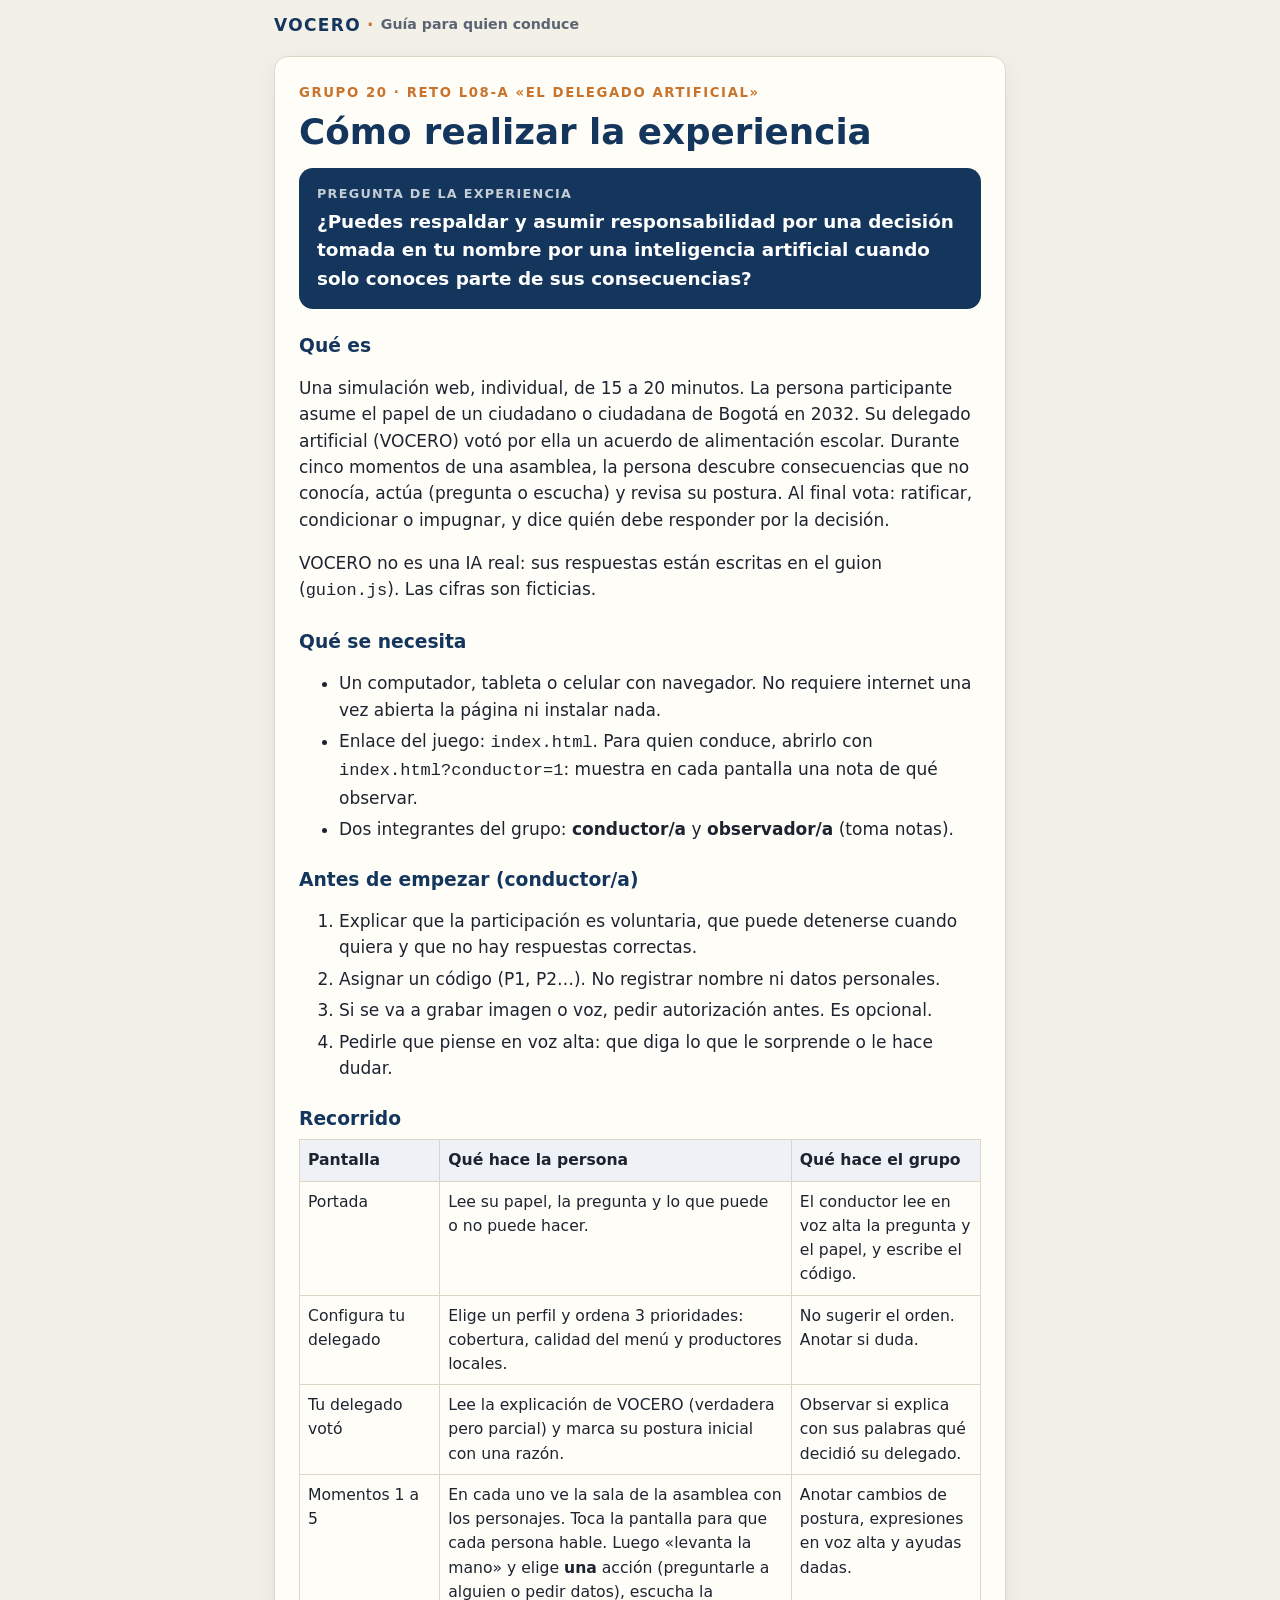
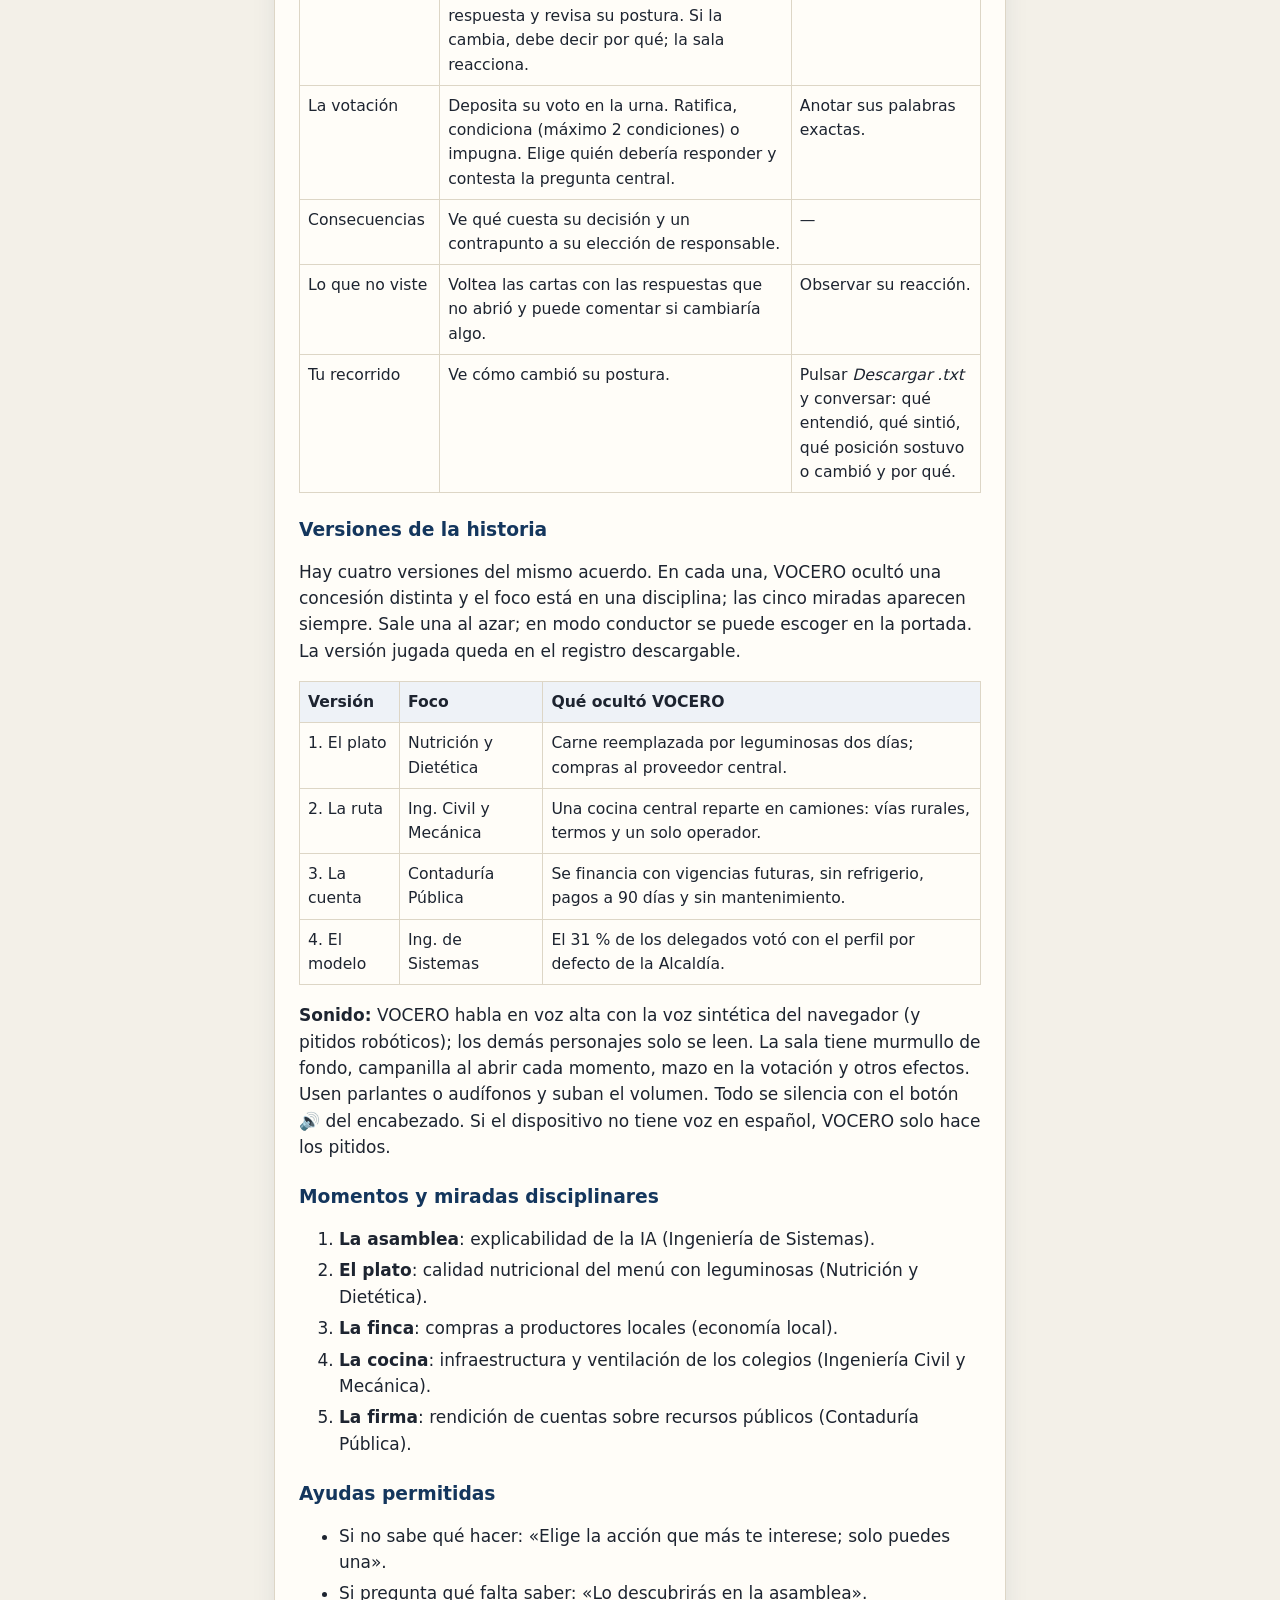
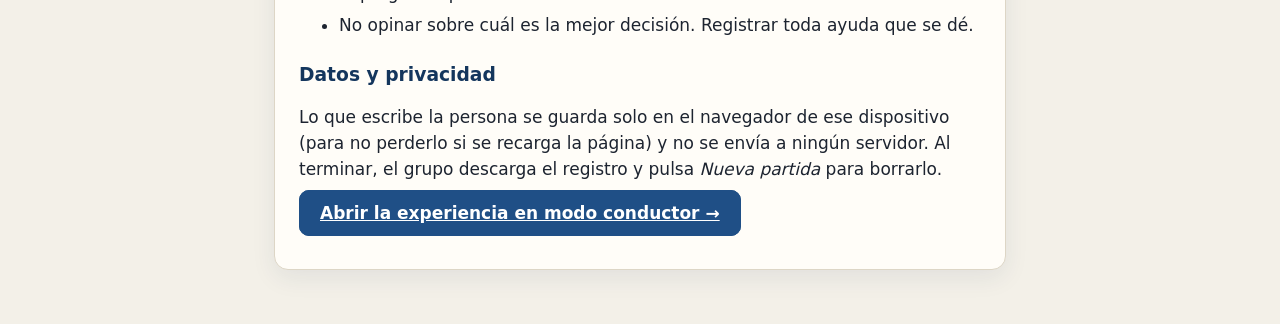
==== commit 2d7f94ec: "Voz de VOCERO y más efectos de sonido - VOCERO lee sus líneas con voz sintética en español (tono gra" ====
--- a/guia.html
+++ b/guia.html
@@ -55,7 +55,7 @@
       <tr><td>3. La cuenta</td><td>Contaduría Pública</td><td>Se financia con vigencias futuras, sin refrigerio, pagos a 90 días y sin mantenimiento.</td></tr>
       <tr><td>4. El modelo</td><td>Ing. de Sistemas</td><td>El 31 % de los delegados votó con el perfil por defecto de la Alcaldía.</td></tr>
     </table>
-    <p><strong>Sonido:</strong> VOCERO hace pitidos robóticos y hay efectos en la sala. Se silencian con el botón 🔊 del encabezado.</p>
+    <p><strong>Sonido:</strong> VOCERO habla en voz alta con la voz sintética del navegador (y pitidos robóticos); los demás personajes solo se leen. La sala tiene murmullo de fondo, campanilla al abrir cada momento, mazo en la votación y otros efectos. Usen parlantes o audífonos y suban el volumen. Todo se silencia con el botón 🔊 del encabezado. Si el dispositivo no tiene voz en español, VOCERO solo hace los pitidos.</p>
 
     <h3>Momentos y miradas disciplinares</h3>
     <ol>
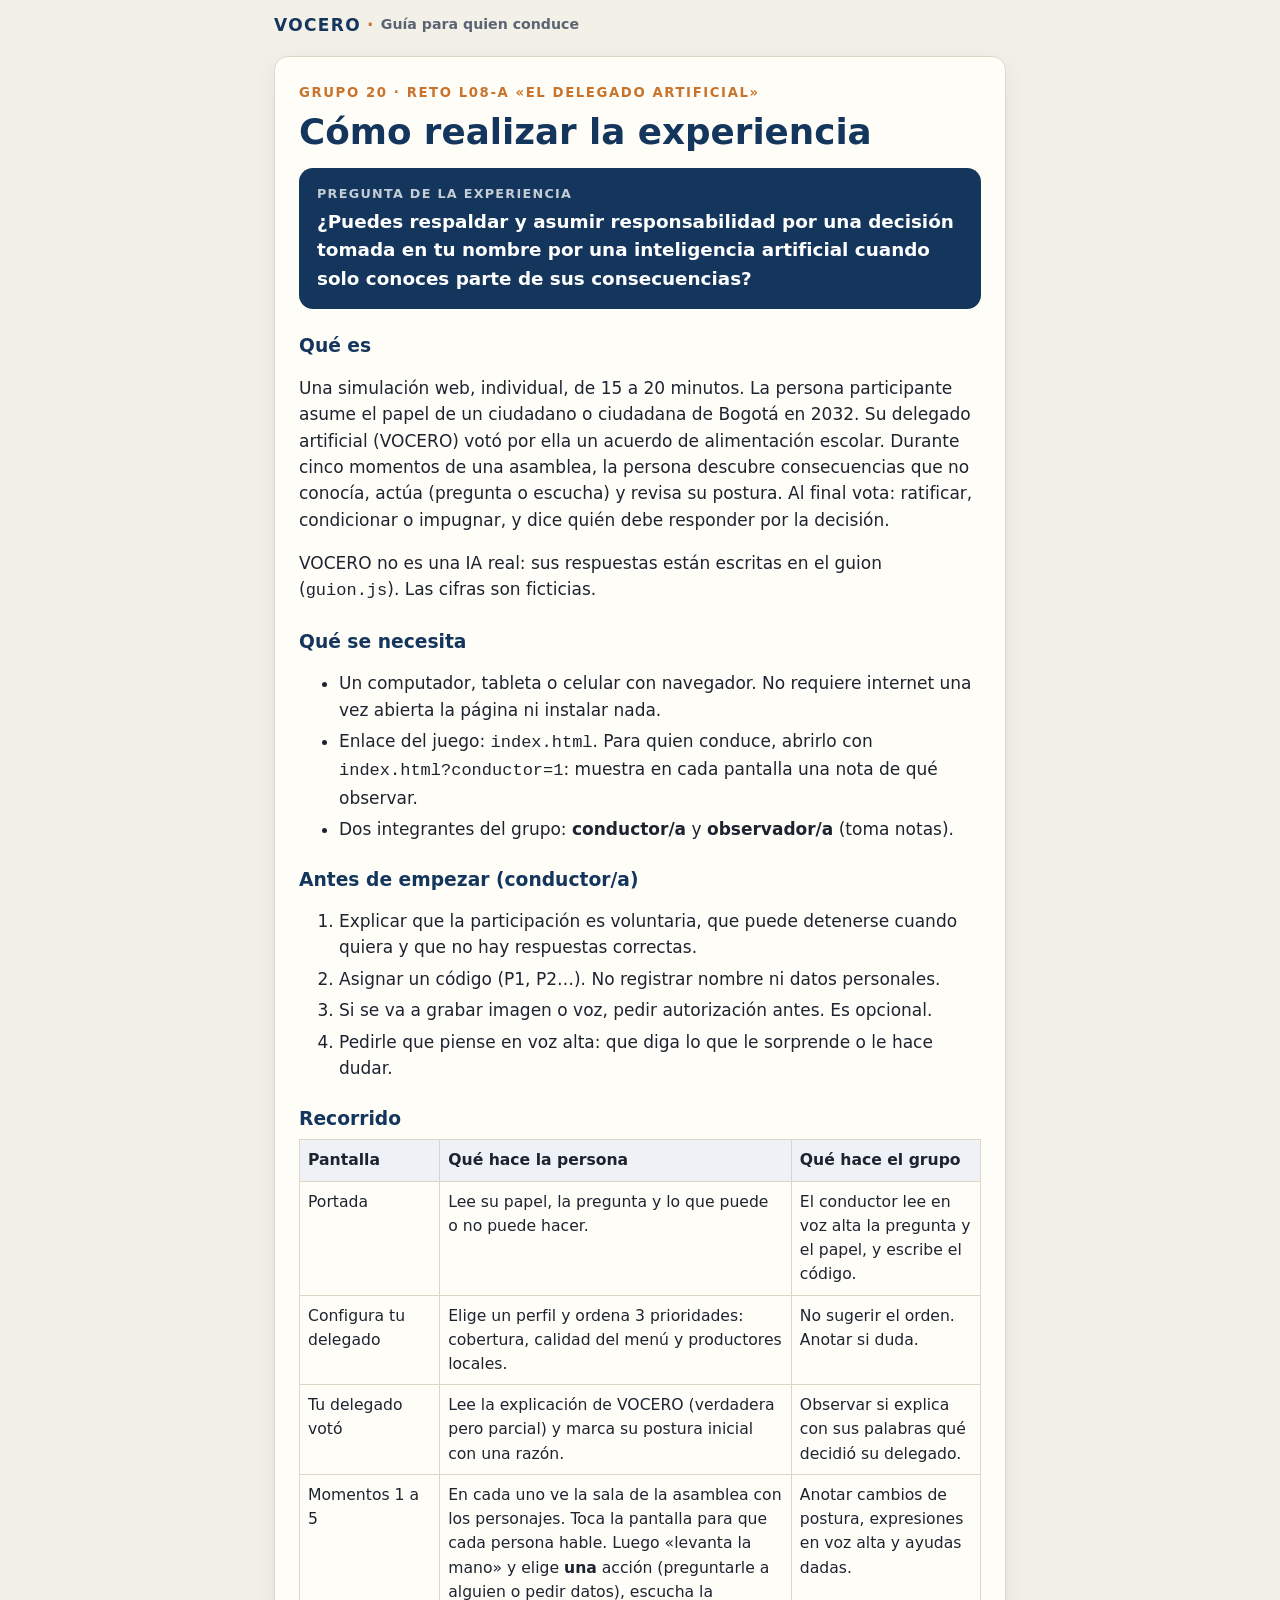
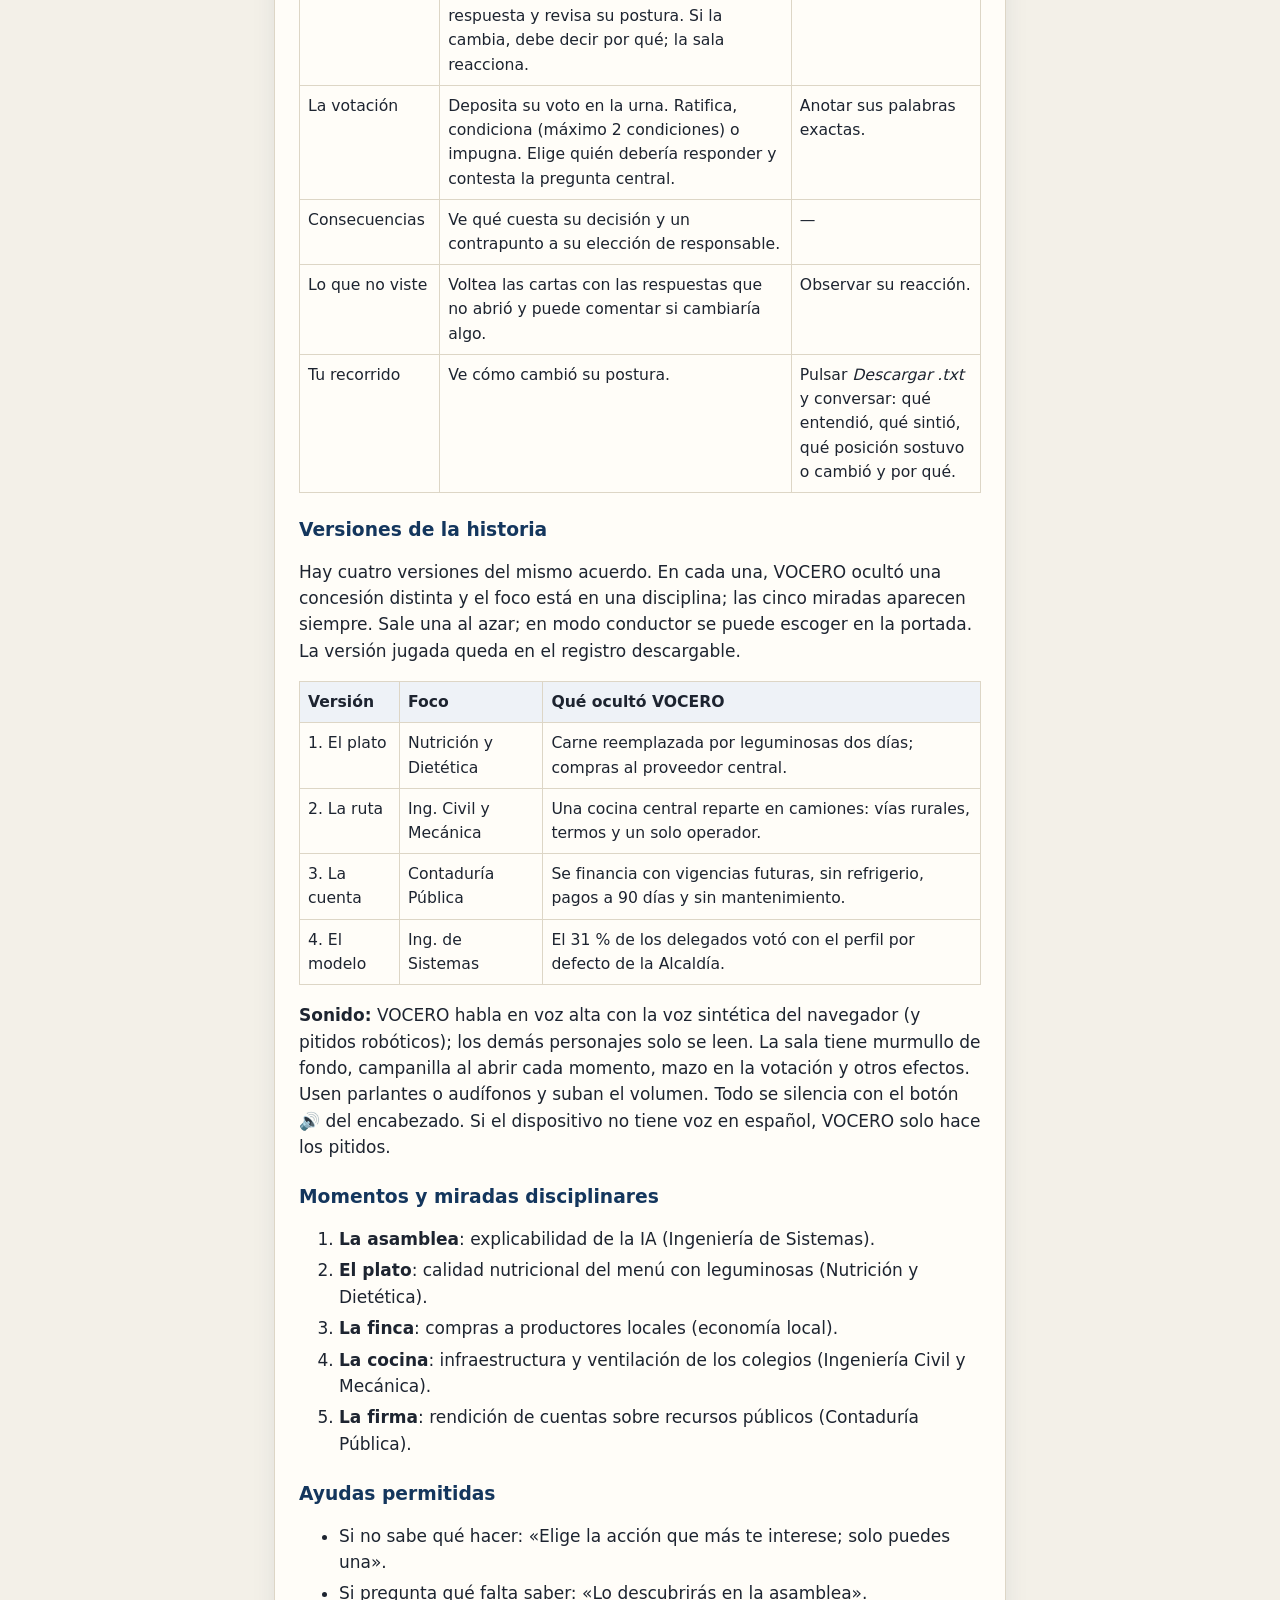
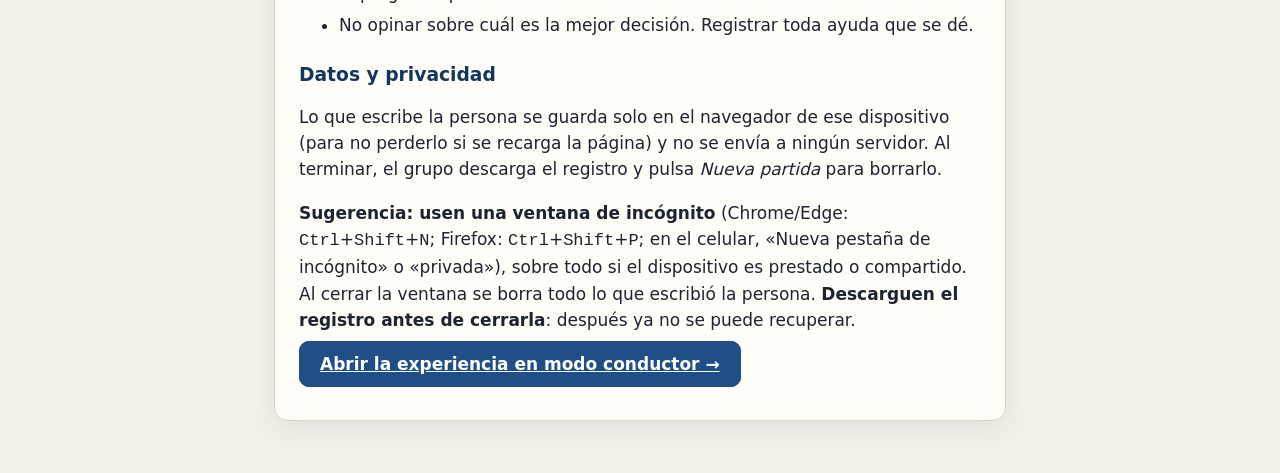
==== commit 0dc9144e: "README actualizado y sugerencia de modo incógnito en la guía Co-Authored-By: Claude Opus 5.5 <norepl" ====
--- a/guia.html
+++ b/guia.html
@@ -75,6 +75,7 @@
 
     <h3>Datos y privacidad</h3>
     <p>Lo que escribe la persona se guarda solo en el navegador de ese dispositivo (para no perderlo si se recarga la página) y no se envía a ningún servidor. Al terminar, el grupo descarga el registro y pulsa <em>Nueva partida</em> para borrarlo.</p>
+    <p><strong>Sugerencia: usen una ventana de incógnito</strong> (Chrome/Edge: <kbd>Ctrl</kbd>+<kbd>Shift</kbd>+<kbd>N</kbd>; Firefox: <kbd>Ctrl</kbd>+<kbd>Shift</kbd>+<kbd>P</kbd>; en el celular, «Nueva pestaña de incógnito» o «privada»), sobre todo si el dispositivo es prestado o compartido. Al cerrar la ventana se borra todo lo que escribió la persona. <strong>Descarguen el registro antes de cerrarla</strong>: después ya no se puede recuperar.</p>
 
     <p><a class="btn primario" href="index.html?conductor=1">Abrir la experiencia en modo conductor →</a></p>
   </main>
